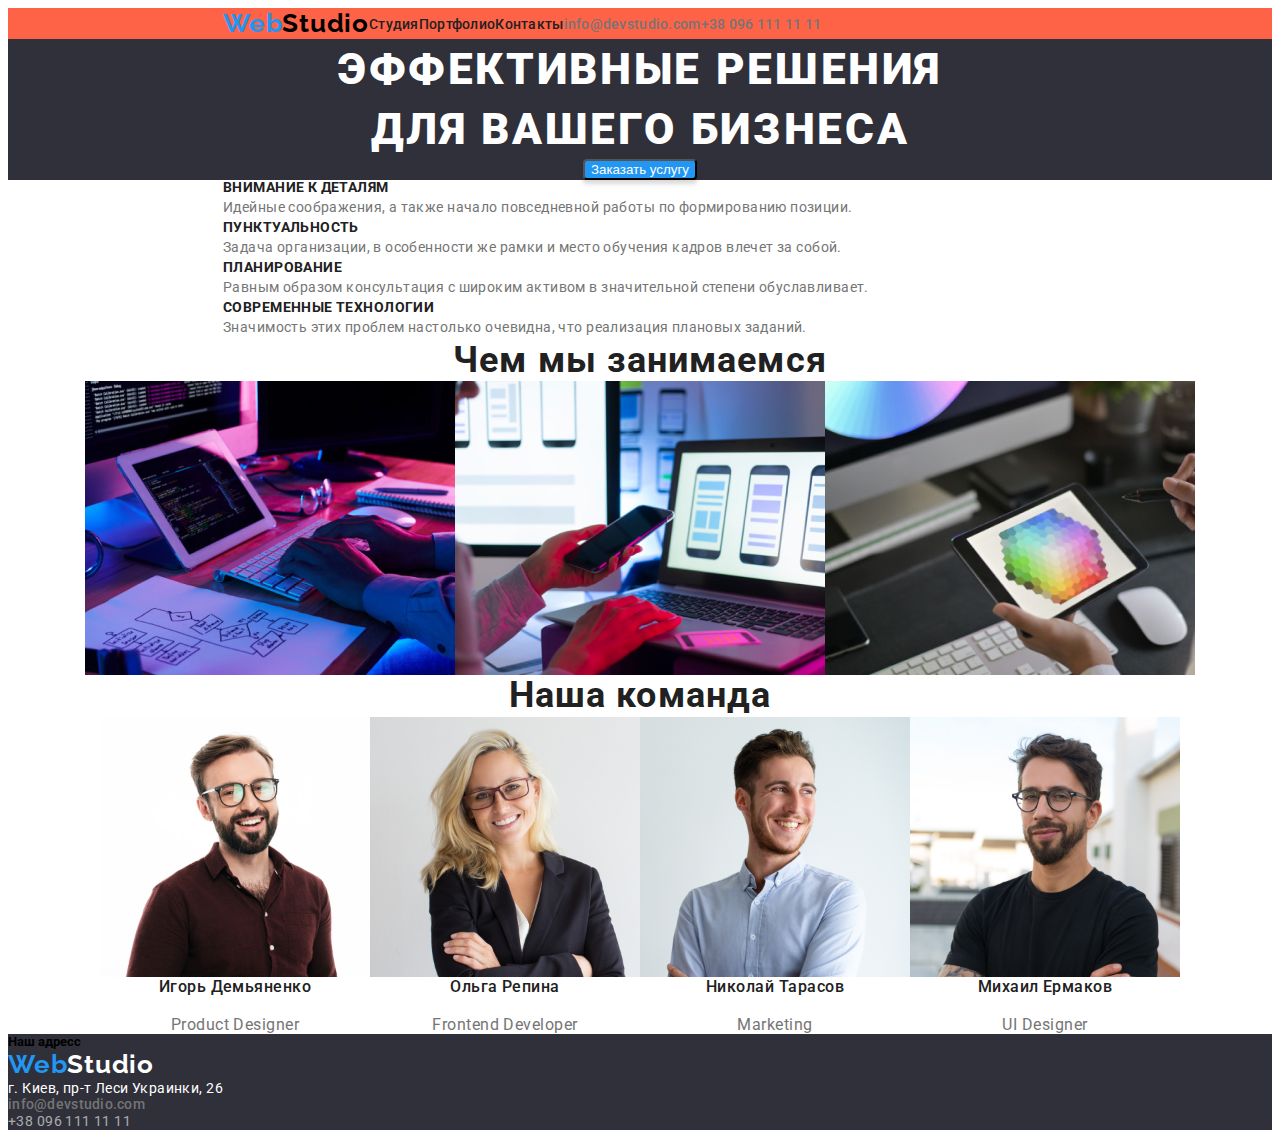
==== index.html @ 65a4a653 "header creation" ====
<!DOCTYPE html>
<html lang="ru">
  <head>
    <meta charset="UTF-8" />
    <meta http-equiv="X-UA-Compatible" content="IE=edge" />
    <meta name="viewport" content="width=device-width, initial-scale=1.0" />
    <title>Главная</title>
    <link
      rel="stylesheet"
      href="https://cdnjs.cloudflare.com/ajax/libs/modern-normalize/1.0.0/modern-normalize.min.css"
      integrity="sha512-ISS7cAi1PEhQ8jnbJpJZMd29NlhNj4AWYyLOSp2CE/CsHxTCu+r+t0D2yoJudVrd0/8fTVPUVDzY5Tvli75u/g=="
      crossorigin="anonymous"
    />
    <link rel="preconnect" href="https://fonts.gstatic.com" />
    <link
      href="https://fonts.googleapis.com/css2?family=Raleway:wght@700&family=Roboto:wght@400;500;700;900&display=swap"
      rel="stylesheet"
    />
    <link rel="stylesheet" href="./css/styles.css" />
  </head>

  <!-- /* ============= TEST CAMP ============ */ -->

  <!-- /* ======== TEST CAMP END ============== */ -->

  <body class="">
    <!-- =========================== HEADER =========================== -->
    <header class="header">
      <nav class="navigation">
        <a class="link logo-img" lang="en" href="./index.html"
          >Web<span class="logo-black">Studio</span></a
        >

        <ul class="list navigation-list">
          <li class="navigation-item">
            <a class="navigation-link link" href="./index.html">Студия</a>
          </li>
          <li class="navigation-item">
            <a class="navigation-link link" href="./portfolio.html"
              >Портфолио</a
            >
          </li>
          <li class="navigation-item">
            <a class="navigation-link link" href="">Контакты</a>
          </li>
        </ul>

        <ul class="list navigation-list">
          <li class="navigation-item">
            <a
              class="navigation-link link mail-link"
              lang="en"
              href="mailto:info@devstudio.com"
              >info@devstudio.com</a
            >
          </li>
          <li class="navigation-item">
            <a class="navigation-link link tel-link" href="tel:+380961111111"
              >+38 096 111 11 11</a
            >
          </li>
        </ul>
      </nav>
    </header>
    <!-- =========================== HEADER =========================== -->

    <!-- <div class="container"></div> -->

    <!-- Уникальный контент страницы -->
    <main>
      <!-- Hero-->
      <section class="hero">
        <h1 class="hero-title">
          Эффективные решения <br />
          для вашего бизнеса
        </h1>
        <button class="hero-button" type="button">Заказать услугу</button>
      </section>

      <!-- О компании -->
      <section class="about-company-section">
        <ul class="list">
          <li>
            <h2 class="small-titles">Внимание к деталям</h2>
            <p class="small-description">
              Идейные соображения, а также начало повседневной работы по
              формированию позиции.
            </p>
          </li>
          <li>
            <h2 class="small-titles">Пунктуальность</h2>
            <p class="small-description">
              Задача организации, в особенности же рамки и место обучения кадров
              влечет за собой.
            </p>
          </li>
          <li>
            <h2 class="small-titles">Планирование</h2>
            <p class="small-description">
              Равным образом консультация с широким активом в значительной
              степени обуславливает.
            </p>
          </li>
          <li>
            <h2 class="small-titles">Современные технологии</h2>
            <p class="small-description">
              Значимость этих проблем настолько очевидна, что реализация
              плановых заданий.
            </p>
          </li>
        </ul>
      </section>

      <!-- Чем занимаются -->

      <section class="about-what-we-do-section">
        <h3 class="about-us">Чем мы занимаемся</h3>

        <ul class="list about-us-list">
          <li>
            <img
              src="./images/box1.jpg"
              alt="Руки и планшет"
              width="370"
              height="294"
            />
          </li>
          <li>
            <img
              src="./images/box2.jpg"
              alt="Руки и планшет 2"
              width="370"
              height="294"
            />
          </li>
          <li>
            <img
              src="./images/box3.jpg"
              alt="Руки и планшет 3"
              width="370"
              height="294"
            />
          </li>
        </ul>
      </section>

      <!-- Сотрудники -->
      <section class="about-our-team-section">
        <h3 class="our-team">Наша команда</h3>

        <ul class="list team-list">
          <li>
            <img
              src="./images/img1.jpg"
              alt="Product Designer"
              width="270"
              height="260"
            />
            <h4 class="team-member">Игорь Демьяненко</h4>
            <br />
            <p class="team-position" lang="en">Product Designer</p>
          </li>
          <li>
            <img
              src="./images/img2.jpg"
              alt="Frontend Developer"
              width="270"
              height="260"
            />
            <h4 class="team-member">Ольга Репина</h4>
            <br />
            <p class="team-position" lang="en">Frontend Developer</p>
          </li>
          <li>
            <img
              src="./images/img3.jpg"
              alt="Marketing"
              width="270"
              height="260"
            />
            <h4 class="team-member">Николай Тарасов</h4>
            <br />
            <p class="team-position" lang="en">Marketing</p>
          </li>
          <li>
            <img
              src="./images/img4.jpg"
              alt="UI Designer"
              width="270"
              height="260"
            />
            <h4 class="team-member">Михаил Ермаков</h4>
            <br />
            <p class="team-position" lang="en">UI Designer</p>
          </li>
        </ul>
      </section>
    </main>
    <!-- FOOTER -->

    <footer>
      <section>
        <h5 class="visualy-hidden">Наш адресс</h5>
        <!-- скрытый заголовок -->

        <a class="link logo-img" lang="en" href="./index.html"
          >Web<span class="logo-white">Studio</span></a
        >
        <address class="footer-address">
          г. Киев, пр-т Леси Украинки, 26
        </address>

        <address class="footer-mail">
          <a
            class="navigation-link link mail-link"
            lang="en"
            href="mailto:info@devstudio.com"
            >info@devstudio.com</a
          >
          <br />
          <a class="navigation-link footer-tel link" href="tel:+380961111111"
            >+38 096 111 11 11</a
          >
        </address>
      </section>
    </footer>
  </body>
</html>
---- css/styles.css ----
:root {
  /* ОСНОВНЫЕ КОРЕШКИ */
  --main-font: "Roboto", sans-serif;
  --secondary-font: "Raleway", sans-serif;
  --accent-color: #2196f3;
  --title-color: #212121;
  --text-color: #757575;
  --secondary-text-color: rgba(255, 255, 255, 0.6);
  --background-color: #fff;
  --secondary-background-color: #f5f4fa;
}

/* ============= TEST CAMP ============ */
/* ======== TEST CAMP END ============== */

/* ========================== fixed rules for any project ========================== */

html {
  box-sizing: border-box;
}

*,
*::befor,
*::after {
  box-sizing: inherit;
}

h1,
h2,
h3,
h4,
h5,
h6,
p {
  margin: 0;
}

ul,
ol {
  margin: 0;
  padding: 0;
}

img {
  display: block;
}

.link {
  text-decoration: none;
}
.list {
  list-style: none;
}

.address {
  font-style: normal;
}

.visually-hidden {
  position: absolute !important;
  clip: rect(1px 1px 1px 1px); /* IE6, IE7 */
  clip: rect(1px, 1px, 1px, 1px);
  padding: 0 !important;
  border: 0 !important;
  height: 1px !important;
  width: 1px !important;
  overflow: hidden;
}

/* ========================== fixed rules for any project ========================== */

body {
  font-family: var(--main-font);
}

/* HEADER PART */

.logo-img {
  font-family: var(--secondary-font);
  font-style: normal;
  font-weight: bold;
  font-size: 26px;
  line-height: 1.19;
  /* identical to box height */

  letter-spacing: 0.03em;

  color: var(--accent-color);
}
.logo-black {
  color: #000000;
}

.logo-white {
  color: var(--background-color);
}

/* ========================== HEADER ========================== */

.header {
  background-color: tomato;
  display: flex;
  align-items: center;
  padding-left: 215px;
  padding-right: 215px;
}

.navigation {
  display: flex;
  align-items: center;
}

.navigation-list {
  display: flex;
  align-items: center;
}
.navigation-link {
  /* font-family: var(--main-font); */
  /* font-style: normal; */
  font-weight: 500;
  font-size: 14px;
  line-height: 1.14;
  letter-spacing: 0.02em;
  color: var(--title-color);
}
.navigation-link:hover,
.navigation-link:focus {
  color: var(--accent-color);
}
.mail-link,
.tel-link {
  /* font-family: var(--main-font); */
  /* font-style: normal; */
  font-weight: 500;
  font-size: 14px;
  line-height: 1.14;
  letter-spacing: 0.02em;
  color: var(--text-color);
}
/* ========================== HEADER END ========================== */

/* ========================== HERO ========================== */
.hero {
  background-color: #2f303a;
  /* width: 1600px; */
  text-align: center;
}

.hero-title {
  /* font-family: var(--main-font); */
  /* font-style: normal; */
  font-weight: 900;
  font-size: 44px;
  line-height: 60px;
  /* or 136% */

  text-align: center;
  letter-spacing: 0.06em;
  text-transform: uppercase;

  color: #ffffff;
}

.hero-button {
  background-color: var(--accent-color);
  cursor: pointer;
  color: #ffffff;
  border-radius: 4px;
  box-shadow: 0px 4px 4px rgba(0, 0, 0, 0.15);
}

.hero-button:hover,
.hero-button:focus {
  background-color: #188ce8;
  color: #ffffff;
}

/* ========================== HERO END ========================== */

/* ========================== MAIN PART ========================== */

.about-company-section,
.about-what-we-do-section,
.about-our-team-section {
  padding-left: 215px;
  padding-right: 215px;
}
.small-titles {
  /* font-family: var(--main-font); */
  /* font-style: normal; */
  font-weight: bold;
  font-size: 14px;
  line-height: 1.14;
  letter-spacing: 0.03em;
  text-transform: uppercase;

  color: var(--title-color);
}

.small-description {
  /* font-family: var(--main-font); */
  /* font-style: normal; */
  font-weight: normal;
  font-size: 14px;
  line-height: 1.71;
  /* or 171% */

  letter-spacing: 0.03em;

  color: var(--text-color);
}
.about-us {
  /* font-family: var(--main-font); */
  /* font-style: normal; */
  font-weight: bold;
  font-size: 36px;
  line-height: 1.16;
  text-align: center;
  letter-spacing: 0.03em;

  color: var(--title-color);
}
.list {
  background: url(close-up-image-programer-working-his-desk-office_1098-18707.jpg);
  mix-blend-mode: normal;
}

.our-team {
  /* font-family: var(--main-font); */
  /* font-style: normal; */
  font-weight: bold;
  font-size: 36px;
  line-height: 1.16;
  text-align: center;
  letter-spacing: 0.03em;

  color: var(--title-color);
}

.team-member {
  /* font-family: var(--main-font); */
  /* font-style: normal; */
  font-weight: 500;
  font-size: 16px;
  line-height: 1, 18;
  /* identical to box height */

  text-align: center;
  letter-spacing: 0.03em;

  color: var(--title-color);
}

.team-position {
  /* font-family: var(--main-font); */
  /* font-style: normal; */
  font-weight: normal;
  font-size: 16px;
  line-height: 1, 18;
  /* identical to box height */

  text-align: center;
  letter-spacing: 0.03em;

  color: var(--text-color);
}

/* ========================== MAIN PART ========================== */

/* ========================== FOOTER ========================== */

footer {
  background-color: #2f303a;
}

.footer-address {
  font-style: normal;
  font-size: 14px;
  line-height: 1, 71;
  /* or 171% */

  letter-spacing: 0.03em;

  color: #ffffff;
}

.footer-mail {
  font-style: normal;
  font-weight: normal;
  font-size: 14px;
  line-height: 1, 71;
  /* or 171% */
  letter-spacing: 0.03em;
  color: rgba(255, 255, 255, 0.6);
}

.footer-tel {
  font-style: normal;
  font-weight: normal;
  font-size: 14px;
  line-height: 1, 71;
  /* or 171% */
  letter-spacing: 0.03em;
  color: rgba(255, 255, 255, 0.6);
}
/* ========================== FOOTER END ========================== */

/* ======================== PORTFOLIO ======================== */

.radio-button:hover,
.radio-button:focus {
  background-color: var(--accent-color);
  cursor: pointer;
  color: #ffffff;
}
.radio-button {
  font-family: var(--main-font);
  font-style: normal;
  font-weight: 500;
  font-size: 16px;
  line-height: 1, 62;
  /* identical to box height, or 162% */

  text-align: center;
  letter-spacing: 0.03em;

  color: var(--title-color);
  background: #f5f4fa;
  border-radius: 4px;
}

.projects-name {
  font-family: var(--main-font);
  font-size: 18px;
  line-height: 2;
  /* identical to box height, or 200% */

  letter-spacing: 0.06em;

  color: #212121;
}

.projects-name-category {
  font-family: var(--main-font);
  font-size: 16px;
  line-height: 1, 87;
  /* identical to box height, or 187% */

  letter-spacing: 0.03em;

  color: var(--text-color);
}

.about-us-list {
  display: flex;
  justify-content: center;
}

.team-list {
  display: flex;
  justify-content: center;
}

.container {
  width: 1230px;
  margin-left: auto;
  margin-right: auto;
  height: 100px;
  background-color: tomato;
  width: 1230px;
}

.item-subscribing {
  border: 1px solid #eeeeee;
  border-top: none;
}

/* ======================== PORTFOLIO END ======================== */
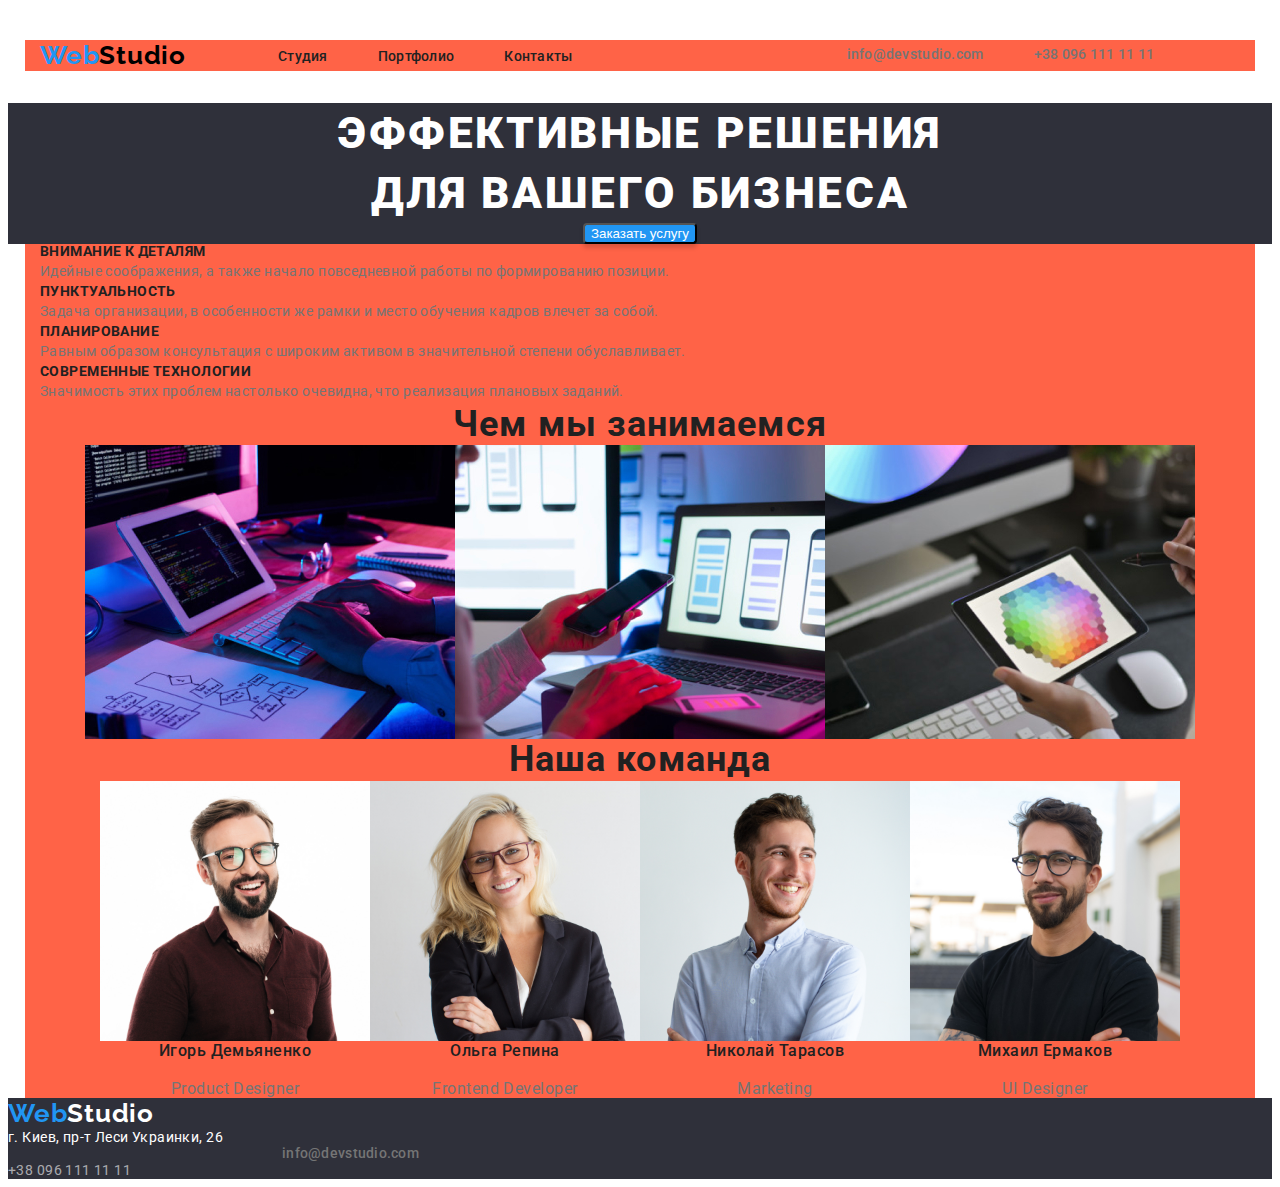
==== commit f3d8bb45: "header final update" ====
--- a/index.html
+++ b/index.html
@@ -26,45 +26,45 @@
   <body class="">
     <!-- =========================== HEADER =========================== -->
     <header class="header">
-      <nav class="navigation">
-        <a class="link logo-img" lang="en" href="./index.html"
-          >Web<span class="logo-black">Studio</span></a
-        >
-
-        <ul class="list navigation-list">
-          <li class="navigation-item">
-            <a class="navigation-link link" href="./index.html">Студия</a>
-          </li>
-          <li class="navigation-item">
-            <a class="navigation-link link" href="./portfolio.html"
-              >Портфолио</a
-            >
-          </li>
-          <li class="navigation-item">
-            <a class="navigation-link link" href="">Контакты</a>
-          </li>
-        </ul>
-
-        <ul class="list navigation-list">
-          <li class="navigation-item">
-            <a
-              class="navigation-link link mail-link"
-              lang="en"
-              href="mailto:info@devstudio.com"
-              >info@devstudio.com</a
-            >
-          </li>
-          <li class="navigation-item">
-            <a class="navigation-link link tel-link" href="tel:+380961111111"
-              >+38 096 111 11 11</a
-            >
-          </li>
-        </ul>
-      </nav>
+      <div class="container">
+        <nav class="navigation">
+          <a class="link logo" lang="en" href="./index.html"
+            >Web<span class="logo-black">Studio</span></a
+          >
+
+          <ul class="list navigation-list">
+            <li class="navigation-item">
+              <a class="navigation-link link" href="./index.html">Студия</a>
+            </li>
+            <li class="navigation-item">
+              <a class="navigation-link link" href="./portfolio.html"
+                >Портфолио</a
+              >
+            </li>
+            <li class="navigation-item">
+              <a class="navigation-link link" href="">Контакты</a>
+            </li>
+          </ul>
+
+          <ul class="list navigation-list navigation-link">
+            <li class="navigation-item-address">
+              <a
+                class="link mail-link navigation-link"
+                lang="en"
+                href="mailto:info@devstudio.com"
+                >info@devstudio.com</a
+              >
+            </li>
+            <li class="navigation-item-address">
+              <a class="link tel-link navigation-link" href="tel:+380961111111"
+                >+38 096 111 11 11</a
+              >
+            </li>
+          </ul>
+        </nav>
+      </div>
     </header>
     <!-- =========================== HEADER =========================== -->
-
-    <!-- <div class="container"></div> -->
 
     <!-- Уникальный контент страницы -->
     <main>
@@ -79,131 +79,136 @@
 
       <!-- О компании -->
       <section class="about-company-section">
-        <ul class="list">
-          <li>
-            <h2 class="small-titles">Внимание к деталям</h2>
-            <p class="small-description">
-              Идейные соображения, а также начало повседневной работы по
-              формированию позиции.
-            </p>
-          </li>
-          <li>
-            <h2 class="small-titles">Пунктуальность</h2>
-            <p class="small-description">
-              Задача организации, в особенности же рамки и место обучения кадров
-              влечет за собой.
-            </p>
-          </li>
-          <li>
-            <h2 class="small-titles">Планирование</h2>
-            <p class="small-description">
-              Равным образом консультация с широким активом в значительной
-              степени обуславливает.
-            </p>
-          </li>
-          <li>
-            <h2 class="small-titles">Современные технологии</h2>
-            <p class="small-description">
-              Значимость этих проблем настолько очевидна, что реализация
-              плановых заданий.
-            </p>
-          </li>
-        </ul>
+        <div class="container">
+          <ul class="list">
+            <li>
+              <h2 class="small-titles">Внимание к деталям</h2>
+              <p class="small-description">
+                Идейные соображения, а также начало повседневной работы по
+                формированию позиции.
+              </p>
+            </li>
+            <li>
+              <h2 class="small-titles">Пунктуальность</h2>
+              <p class="small-description">
+                Задача организации, в особенности же рамки и место обучения
+                кадров влечет за собой.
+              </p>
+            </li>
+            <li>
+              <h2 class="small-titles">Планирование</h2>
+              <p class="small-description">
+                Равным образом консультация с широким активом в значительной
+                степени обуславливает.
+              </p>
+            </li>
+            <li>
+              <h2 class="small-titles">Современные технологии</h2>
+              <p class="small-description">
+                Значимость этих проблем настолько очевидна, что реализация
+                плановых заданий.
+              </p>
+            </li>
+          </ul>
+        </div>
       </section>
 
       <!-- Чем занимаются -->
 
       <section class="about-what-we-do-section">
-        <h3 class="about-us">Чем мы занимаемся</h3>
-
-        <ul class="list about-us-list">
-          <li>
-            <img
-              src="./images/box1.jpg"
-              alt="Руки и планшет"
-              width="370"
-              height="294"
-            />
-          </li>
-          <li>
-            <img
-              src="./images/box2.jpg"
-              alt="Руки и планшет 2"
-              width="370"
-              height="294"
-            />
-          </li>
-          <li>
-            <img
-              src="./images/box3.jpg"
-              alt="Руки и планшет 3"
-              width="370"
-              height="294"
-            />
-          </li>
-        </ul>
+        <div class="container">
+          <h3 class="about-us">Чем мы занимаемся</h3>
+
+          <ul class="list about-us-list">
+            <li>
+              <img
+                src="./images/box1.jpg"
+                alt="Руки и планшет"
+                width="370"
+                height="294"
+              />
+            </li>
+            <li>
+              <img
+                src="./images/box2.jpg"
+                alt="Руки и планшет 2"
+                width="370"
+                height="294"
+              />
+            </li>
+            <li>
+              <img
+                src="./images/box3.jpg"
+                alt="Руки и планшет 3"
+                width="370"
+                height="294"
+              />
+            </li>
+          </ul>
+        </div>
       </section>
 
       <!-- Сотрудники -->
       <section class="about-our-team-section">
-        <h3 class="our-team">Наша команда</h3>
-
-        <ul class="list team-list">
-          <li>
-            <img
-              src="./images/img1.jpg"
-              alt="Product Designer"
-              width="270"
-              height="260"
-            />
-            <h4 class="team-member">Игорь Демьяненко</h4>
-            <br />
-            <p class="team-position" lang="en">Product Designer</p>
-          </li>
-          <li>
-            <img
-              src="./images/img2.jpg"
-              alt="Frontend Developer"
-              width="270"
-              height="260"
-            />
-            <h4 class="team-member">Ольга Репина</h4>
-            <br />
-            <p class="team-position" lang="en">Frontend Developer</p>
-          </li>
-          <li>
-            <img
-              src="./images/img3.jpg"
-              alt="Marketing"
-              width="270"
-              height="260"
-            />
-            <h4 class="team-member">Николай Тарасов</h4>
-            <br />
-            <p class="team-position" lang="en">Marketing</p>
-          </li>
-          <li>
-            <img
-              src="./images/img4.jpg"
-              alt="UI Designer"
-              width="270"
-              height="260"
-            />
-            <h4 class="team-member">Михаил Ермаков</h4>
-            <br />
-            <p class="team-position" lang="en">UI Designer</p>
-          </li>
-        </ul>
+        <div class="container">
+          <h3 class="our-team">Наша команда</h3>
+          <ul class="list team-list">
+            <li>
+              <img
+                src="./images/img1.jpg"
+                alt="Product Designer"
+                width="270"
+                height="260"
+              />
+              <h4 class="team-member">Игорь Демьяненко</h4>
+              <br />
+              <p class="team-position" lang="en">Product Designer</p>
+            </li>
+            <li>
+              <img
+                src="./images/img2.jpg"
+                alt="Frontend Developer"
+                width="270"
+                height="260"
+              />
+              <h4 class="team-member">Ольга Репина</h4>
+              <br />
+              <p class="team-position" lang="en">Frontend Developer</p>
+            </li>
+            <li>
+              <img
+                src="./images/img3.jpg"
+                alt="Marketing"
+                width="270"
+                height="260"
+              />
+              <h4 class="team-member">Николай Тарасов</h4>
+              <br />
+              <p class="team-position" lang="en">Marketing</p>
+            </li>
+            <li>
+              <img
+                src="./images/img4.jpg"
+                alt="UI Designer"
+                width="270"
+                height="260"
+              />
+              <h4 class="team-member">Михаил Ермаков</h4>
+              <br />
+              <p class="team-position" lang="en">UI Designer</p>
+            </li>
+          </ul>
+        </div>
       </section>
     </main>
     <!-- FOOTER -->
 
     <footer>
       <section>
-        <h5 class="visualy-hidden">Наш адресс</h5>
+        <h5 class="visually-hidden">Наш адресс</h5>
         <!-- скрытый заголовок -->
 
-        <a class="link logo-img" lang="en" href="./index.html"
+        <a class="link logo" lang="en" href="./index.html"
           >Web<span class="logo-white">Studio</span></a
         >
         <address class="footer-address">
--- a/css/styles.css
+++ b/css/styles.css
@@ -75,7 +75,8 @@
 
 /* HEADER PART */
 
-.logo-img {
+.logo {
+  margin-right: 92px;
   font-family: var(--secondary-font);
   font-style: normal;
   font-weight: bold;
@@ -95,14 +96,28 @@
   color: var(--background-color);
 }
 
+.container {
+  width: 1200px;
+  padding-left: 15px;
+  padding-right: 15px;
+  margin: 0 auto;
+  background-color: tomato;
+}
+
 /* ========================== HEADER ========================== */
 
+.navigation-list .navigation-item:not(:last-child) {
+  margin-right: 50px;
+}
+
+.header .container {
+  display: flex;
+  align-items: center;
+}
+
 .header {
-  background-color: tomato;
-  display: flex;
-  align-items: center;
-  padding-left: 215px;
-  padding-right: 215px;
+  padding-top: 32px;
+  padding-bottom: 32px;
 }
 
 .navigation {
@@ -127,10 +142,16 @@
 .navigation-link:focus {
   color: var(--accent-color);
 }
-.mail-link,
+.mail-link {
+  margin-left: 274px;
+  margin-right: 50px;
+  font-weight: 500;
+  font-size: 14px;
+  line-height: 1.14;
+  letter-spacing: 0.02em;
+  color: var(--text-color);
+}
 .tel-link {
-  /* font-family: var(--main-font); */
-  /* font-style: normal; */
   font-weight: 500;
   font-size: 14px;
   line-height: 1.14;
@@ -142,13 +163,10 @@
 /* ========================== HERO ========================== */
 .hero {
   background-color: #2f303a;
-  /* width: 1600px; */
   text-align: center;
 }
 
 .hero-title {
-  /* font-family: var(--main-font); */
-  /* font-style: normal; */
   font-weight: 900;
   font-size: 44px;
   line-height: 60px;
@@ -157,14 +175,13 @@
   text-align: center;
   letter-spacing: 0.06em;
   text-transform: uppercase;
-
-  color: #ffffff;
+  color: var(--background-color);
 }
 
 .hero-button {
   background-color: var(--accent-color);
   cursor: pointer;
-  color: #ffffff;
+  color: var(--background-color);
   border-radius: 4px;
   box-shadow: 0px 4px 4px rgba(0, 0, 0, 0.15);
 }
@@ -172,7 +189,7 @@
 .hero-button:hover,
 .hero-button:focus {
   background-color: #188ce8;
-  color: #ffffff;
+  color: var(--background-color);
 }
 
 /* ========================== HERO END ========================== */
@@ -181,9 +198,9 @@
 
 .about-company-section,
 .about-what-we-do-section,
-.about-our-team-section {
-  padding-left: 215px;
-  padding-right: 215px;
+.about-our-team-section,
+.portfolio-unique-content {
+  padding: 0 auto;
 }
 .small-titles {
   /* font-family: var(--main-font); */
@@ -281,7 +298,7 @@
 
   letter-spacing: 0.03em;
 
-  color: #ffffff;
+  color: var(--background-color);
 }
 
 .footer-mail {
@@ -311,7 +328,7 @@
 .radio-button:focus {
   background-color: var(--accent-color);
   cursor: pointer;
-  color: #ffffff;
+  color: var(--background-color);
 }
 .radio-button {
   font-family: var(--main-font);
@@ -361,15 +378,6 @@
   justify-content: center;
 }
 
-.container {
-  width: 1230px;
-  margin-left: auto;
-  margin-right: auto;
-  height: 100px;
-  background-color: tomato;
-  width: 1230px;
-}
-
 .item-subscribing {
   border: 1px solid #eeeeee;
   border-top: none;
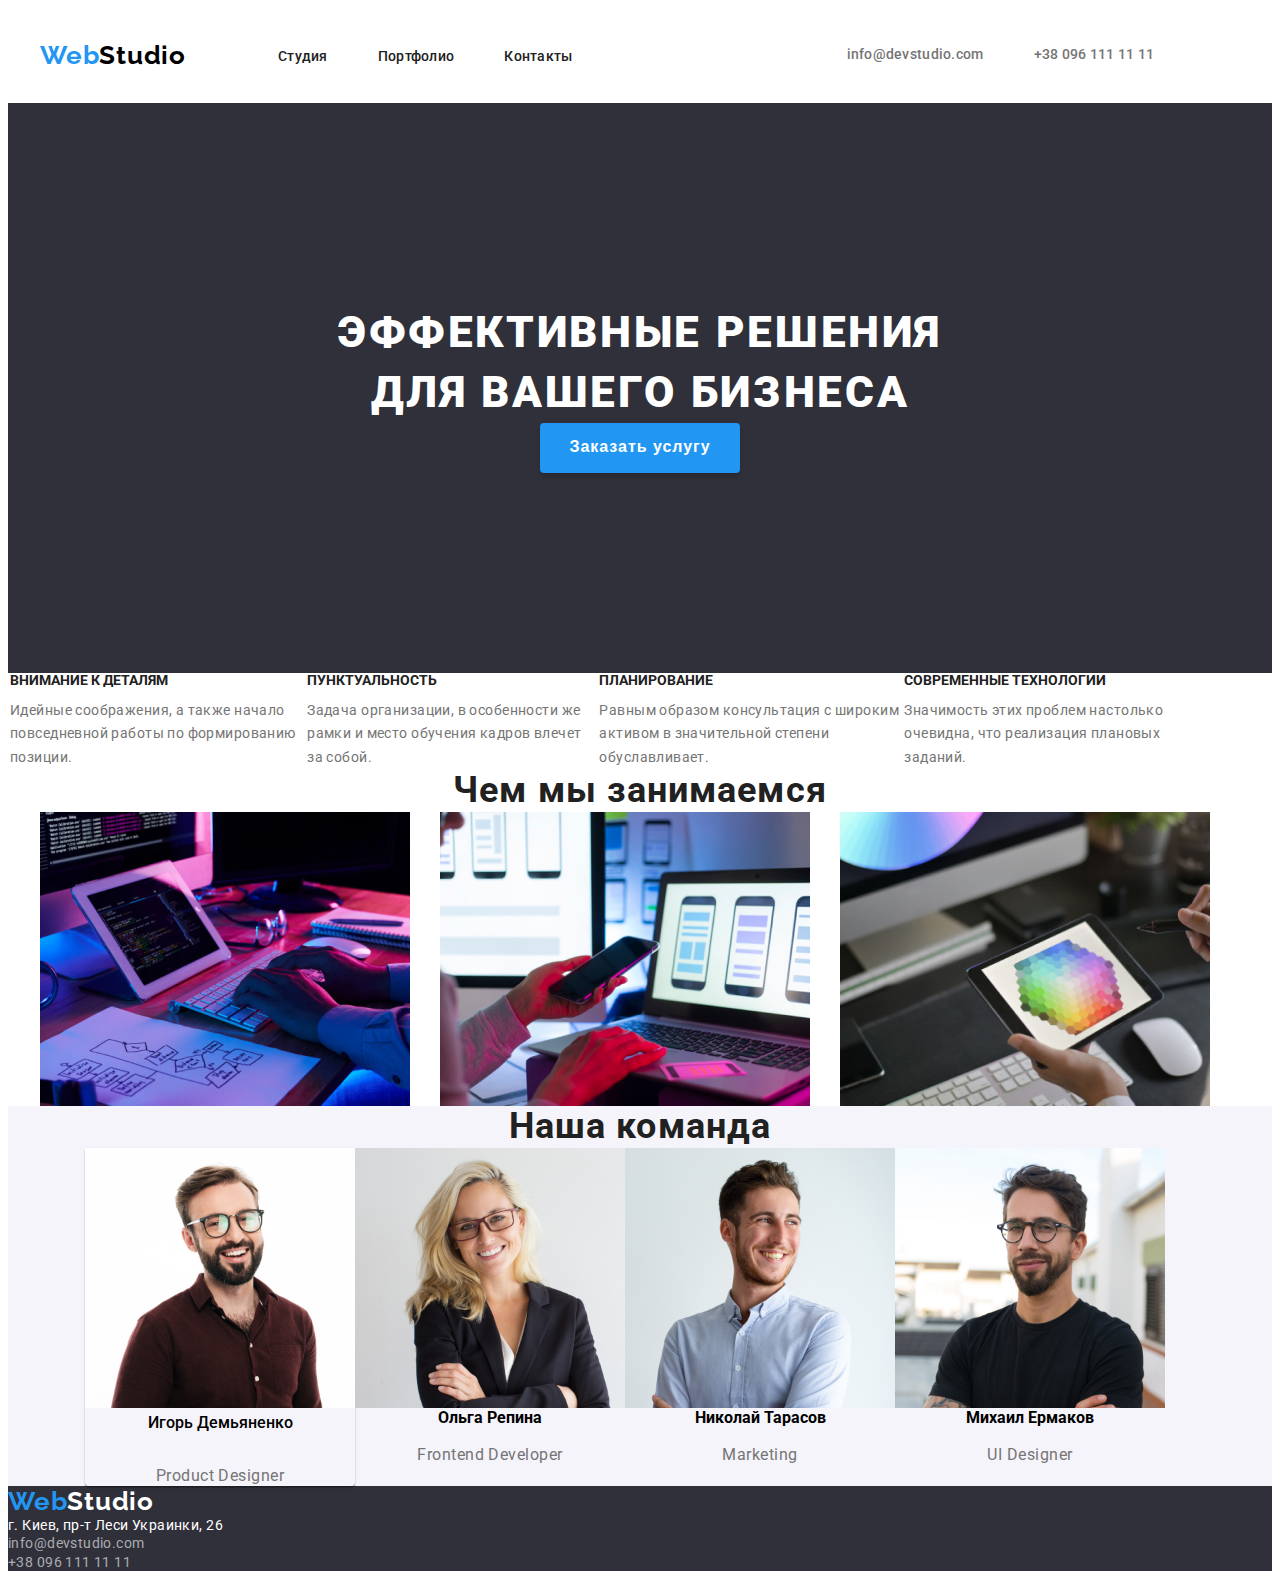
==== commit feae90c1: "lust apdate footer portfolio and main page" ====
--- a/index.html
+++ b/index.html
@@ -80,31 +80,31 @@
       <!-- О компании -->
       <section class="about-company-section">
         <div class="container">
-          <ul class="list">
-            <li>
-              <h2 class="small-titles">Внимание к деталям</h2>
-              <p class="small-description">
+          <ul class="feature-list list">
+            <li class="feature-list-item">
+              <h2 class="section-titles">Внимание к деталям</h2>
+              <p class="section-description">
                 Идейные соображения, а также начало повседневной работы по
                 формированию позиции.
               </p>
             </li>
-            <li>
-              <h2 class="small-titles">Пунктуальность</h2>
-              <p class="small-description">
+            <li class="feature-list-item">
+              <h2 class="section-titles">Пунктуальность</h2>
+              <p class="section-description">
                 Задача организации, в особенности же рамки и место обучения
                 кадров влечет за собой.
               </p>
             </li>
-            <li>
-              <h2 class="small-titles">Планирование</h2>
-              <p class="small-description">
+            <li class="feature-list-item">
+              <h2 class="section-titles">Планирование</h2>
+              <p class="section-description">
                 Равным образом консультация с широким активом в значительной
                 степени обуславливает.
               </p>
             </li>
-            <li>
-              <h2 class="small-titles">Современные технологии</h2>
-              <p class="small-description">
+            <li class="feature-list-item">
+              <h2 class="section-titles">Современные технологии</h2>
+              <p class="section-description">
                 Значимость этих проблем настолько очевидна, что реализация
                 плановых заданий.
               </p>
@@ -116,11 +116,10 @@
       <!-- Чем занимаются -->
 
       <section class="about-what-we-do-section">
+        <h3 class="about-us">Чем мы занимаемся</h3>
         <div class="container">
-          <h3 class="about-us">Чем мы занимаемся</h3>
-
           <ul class="list about-us-list">
-            <li>
+            <li class="about-what-we-do">
               <img
                 src="./images/box1.jpg"
                 alt="Руки и планшет"
@@ -128,7 +127,7 @@
                 height="294"
               />
             </li>
-            <li>
+            <li class="about-what-we-do">
               <img
                 src="./images/box2.jpg"
                 alt="Руки и планшет 2"
@@ -136,7 +135,7 @@
                 height="294"
               />
             </li>
-            <li>
+            <li class="about-what-we-do">
               <img
                 src="./images/box3.jpg"
                 alt="Руки и планшет 3"
@@ -148,21 +147,24 @@
         </div>
       </section>
 
-      <!-- Сотрудники -->
+      <!-- Наша команда -->
       <section class="about-our-team-section">
         <div class="container">
           <h3 class="our-team">Наша команда</h3>
           <ul class="list team-list">
-            <li>
+            <li class="team-list-pic">
               <img
                 src="./images/img1.jpg"
                 alt="Product Designer"
                 width="270"
                 height="260"
               />
-              <h4 class="team-member">Игорь Демьяненко</h4>
-              <br />
-              <p class="team-position" lang="en">Product Designer</p>
+
+              <h4 class="team-member-name">Игорь Демьяненко</h4>
+              <br />
+              <p class="team-position profession-descripion" lang="en">
+                Product Designer
+              </p>
             </li>
             <li>
               <img
@@ -173,7 +175,9 @@
               />
               <h4 class="team-member">Ольга Репина</h4>
               <br />
-              <p class="team-position" lang="en">Frontend Developer</p>
+              <p class="team-position profession-descripion" lang="en">
+                Frontend Developer
+              </p>
             </li>
             <li>
               <img
@@ -184,7 +188,9 @@
               />
               <h4 class="team-member">Николай Тарасов</h4>
               <br />
-              <p class="team-position" lang="en">Marketing</p>
+              <p class="team-position profession-descripion" lang="en">
+                Marketing
+              </p>
             </li>
             <li>
               <img
@@ -195,7 +201,9 @@
               />
               <h4 class="team-member">Михаил Ермаков</h4>
               <br />
-              <p class="team-position" lang="en">UI Designer</p>
+              <p class="team-position profession-descripion" lang="en">
+                UI Designer
+              </p>
             </li>
           </ul>
         </div>
@@ -217,13 +225,15 @@
 
         <address class="footer-mail">
           <a
-            class="navigation-link link mail-link"
+            class="navigation-link footer-mail-link link"
             lang="en"
             href="mailto:info@devstudio.com"
             >info@devstudio.com</a
           >
           <br />
-          <a class="navigation-link footer-tel link" href="tel:+380961111111"
+          <a
+            class="navigation-link footer-tel-link link"
+            href="tel:+380961111111"
             >+38 096 111 11 11</a
           >
         </address>
--- a/css/styles.css
+++ b/css/styles.css
@@ -8,6 +8,8 @@
   --secondary-text-color: rgba(255, 255, 255, 0.6);
   --background-color: #fff;
   --secondary-background-color: #f5f4fa;
+  --cards-margin-negative: -30px;
+  --cards-margin: 30px;
 }
 
 /* ============= TEST CAMP ============ */
@@ -101,7 +103,6 @@
   padding-left: 15px;
   padding-right: 15px;
   margin: 0 auto;
-  background-color: tomato;
 }
 
 /* ========================== HEADER ========================== */
@@ -112,7 +113,6 @@
 
 .header .container {
   display: flex;
-  align-items: center;
 }
 
 .header {
@@ -164,26 +164,32 @@
 .hero {
   background-color: #2f303a;
   text-align: center;
+  padding: 200px 0px;
 }
 
 .hero-title {
   font-weight: 900;
   font-size: 44px;
-  line-height: 60px;
-  /* or 136% */
-
-  text-align: center;
+  line-height: 1.36;
   letter-spacing: 0.06em;
   text-transform: uppercase;
   color: var(--background-color);
 }
 
 .hero-button {
+  font-weight: 900;
+  font-size: 16px;
+  line-height: 1.8;
+  text-align: center;
+  letter-spacing: 0.06em;
+  color: var(--background-color);
+  width: 200px;
+  height: 50px;
+  box-shadow: 0px 4px 4px rgba(0, 0, 0, 0.15);
+  border-radius: 4px;
   background-color: var(--accent-color);
+  border: 0px;
   cursor: pointer;
-  color: var(--background-color);
-  border-radius: 4px;
-  box-shadow: 0px 4px 4px rgba(0, 0, 0, 0.15);
 }
 
 .hero-button:hover,
@@ -202,21 +208,54 @@
 .portfolio-unique-content {
   padding: 0 auto;
 }
-.small-titles {
+.section-titles {
   /* font-family: var(--main-font); */
   /* font-style: normal; */
-  font-weight: bold;
   font-size: 14px;
   line-height: 1.14;
-  letter-spacing: 0.03em;
   text-transform: uppercase;
 
+  margin-bottom: 10px;
+
   color: var(--title-color);
 }
 
-.small-description {
-  /* font-family: var(--main-font); */
-  /* font-style: normal; */
+.radio-button:hover,
+.radio-button:focus {
+  background-color: var(--accent-color);
+  cursor: pointer;
+  color: var(--background-color);
+}
+.radio-button {
+  font-family: var(--main-font);
+  font-style: normal;
+  font-weight: 500;
+  font-size: 16px;
+  line-height: 1, 62;
+  /* identical to box height, or 162% */
+  text-align: center;
+  letter-spacing: 0.03em;
+  color: var(--title-color);
+  border-radius: 4px;
+  border: 0.5px;
+  background-color: var(--secondary-background-color);
+  cursor: pointer;
+  padding: 6px 22px;
+}
+
+.feature-list {
+  width: 1170px;
+  display: flex;
+  margin-left: -30px;
+}
+
+.features-list-item {
+  margin-left: 30px;
+  flex-basis: calc(100% / 4 - 30px);
+}
+
+.section-description {
+  letter-spacing: 0.03em;
   font-weight: normal;
   font-size: 14px;
   line-height: 1.71;
@@ -242,6 +281,8 @@
   mix-blend-mode: normal;
 }
 
+/* ======================== OUR TEAM ======================== */
+
 .our-team {
   /* font-family: var(--main-font); */
   /* font-style: normal; */
@@ -254,18 +295,27 @@
   color: var(--title-color);
 }
 
-.team-member {
-  /* font-family: var(--main-font); */
-  /* font-style: normal; */
+.team-list {
+  display: flex;
+  width: 1200px;
+  margin-left: -30px;
+  text-align: center;
+}
+
+.team-list-pic {
+  box-shadow: 0px 1px 3px rgba(0, 0, 0, 0.12), 0px 1px 1px rgba(0, 0, 0, 0.14),
+    0px 2px 1px rgba(0, 0, 0, 0.2);
+  border-radius: 0px 0px 4px 4px;
+
+  margin-left: 30px;
+}
+
+.team-member-name {
   font-weight: 500;
   font-size: 16px;
-  line-height: 1, 18;
-  /* identical to box height */
-
-  text-align: center;
-  letter-spacing: 0.03em;
-
-  color: var(--title-color);
+  line-height: 1.87;
+
+  margin-bottom: 10px;
 }
 
 .team-position {
@@ -282,7 +332,29 @@
   color: var(--text-color);
 }
 
-/* ========================== MAIN PART ========================== */
+.profession-descripion {
+  font-size: 16px;
+  line-height: 1.18;
+}
+
+.about-our-team-section {
+  background-color: var(--secondary-background-color);
+}
+
+.about-us-list {
+  display: flex;
+  justify-content: center;
+  width: 1200px;
+  display: flex;
+  margin-left: -30px;
+}
+.about-what-we-do {
+  margin-left: 30px;
+}
+
+/* ======================== OUR TEAM END ======================== */
+
+/* ========================== MAIN PART END ========================== */
 
 /* ========================== FOOTER ========================== */
 
@@ -301,7 +373,7 @@
   color: var(--background-color);
 }
 
-.footer-mail {
+.footer-mail-link {
   font-style: normal;
   font-weight: normal;
   font-size: 14px;
@@ -311,7 +383,7 @@
   color: rgba(255, 255, 255, 0.6);
 }
 
-.footer-tel {
+.footer-tel-link {
   font-style: normal;
   font-weight: normal;
   font-size: 14px;
@@ -323,38 +395,26 @@
 /* ========================== FOOTER END ========================== */
 
 /* ======================== PORTFOLIO ======================== */
-
-.radio-button:hover,
-.radio-button:focus {
-  background-color: var(--accent-color);
-  cursor: pointer;
-  color: var(--background-color);
-}
-.radio-button {
-  font-family: var(--main-font);
-  font-style: normal;
-  font-weight: 500;
-  font-size: 16px;
-  line-height: 1, 62;
-  /* identical to box height, or 162% */
-
-  text-align: center;
-  letter-spacing: 0.03em;
-
-  color: var(--title-color);
-  background: #f5f4fa;
-  border-radius: 4px;
-}
 
 .projects-name {
   font-family: var(--main-font);
   font-size: 18px;
   line-height: 2;
   /* identical to box height, or 200% */
-
   letter-spacing: 0.06em;
-
   color: #212121;
+  margin-bottom: 4px;
+}
+
+.radio-buttons-list {
+  display: flex;
+  justify-content: center;
+  margin-left: -8px;
+  margin-bottom: 50px;
+}
+
+.button {
+  margin-left: 8px;
 }
 
 .projects-name-category {
@@ -368,17 +428,26 @@
   color: var(--text-color);
 }
 
-.about-us-list {
+.portfolio-list {
+  width: 1200px;
+  display: flex;
+  flex-wrap: wrap;
+  margin-left: var(--cards-margin-negative);
+  margin-top: var(--cards-margin-negative);
+}
+
+.portfolio-list-item {
+  margin-top: var(--cards-margin);
+  margin-left: var(--cards-margin);
+  flex-basis: calc(100% / 3 - 30px);
+}
+
+.team-list {
   display: flex;
   justify-content: center;
 }
 
-.team-list {
-  display: flex;
-  justify-content: center;
-}
-
-.item-subscribing {
+.portfolio-item-description {
   border: 1px solid #eeeeee;
   border-top: none;
 }
